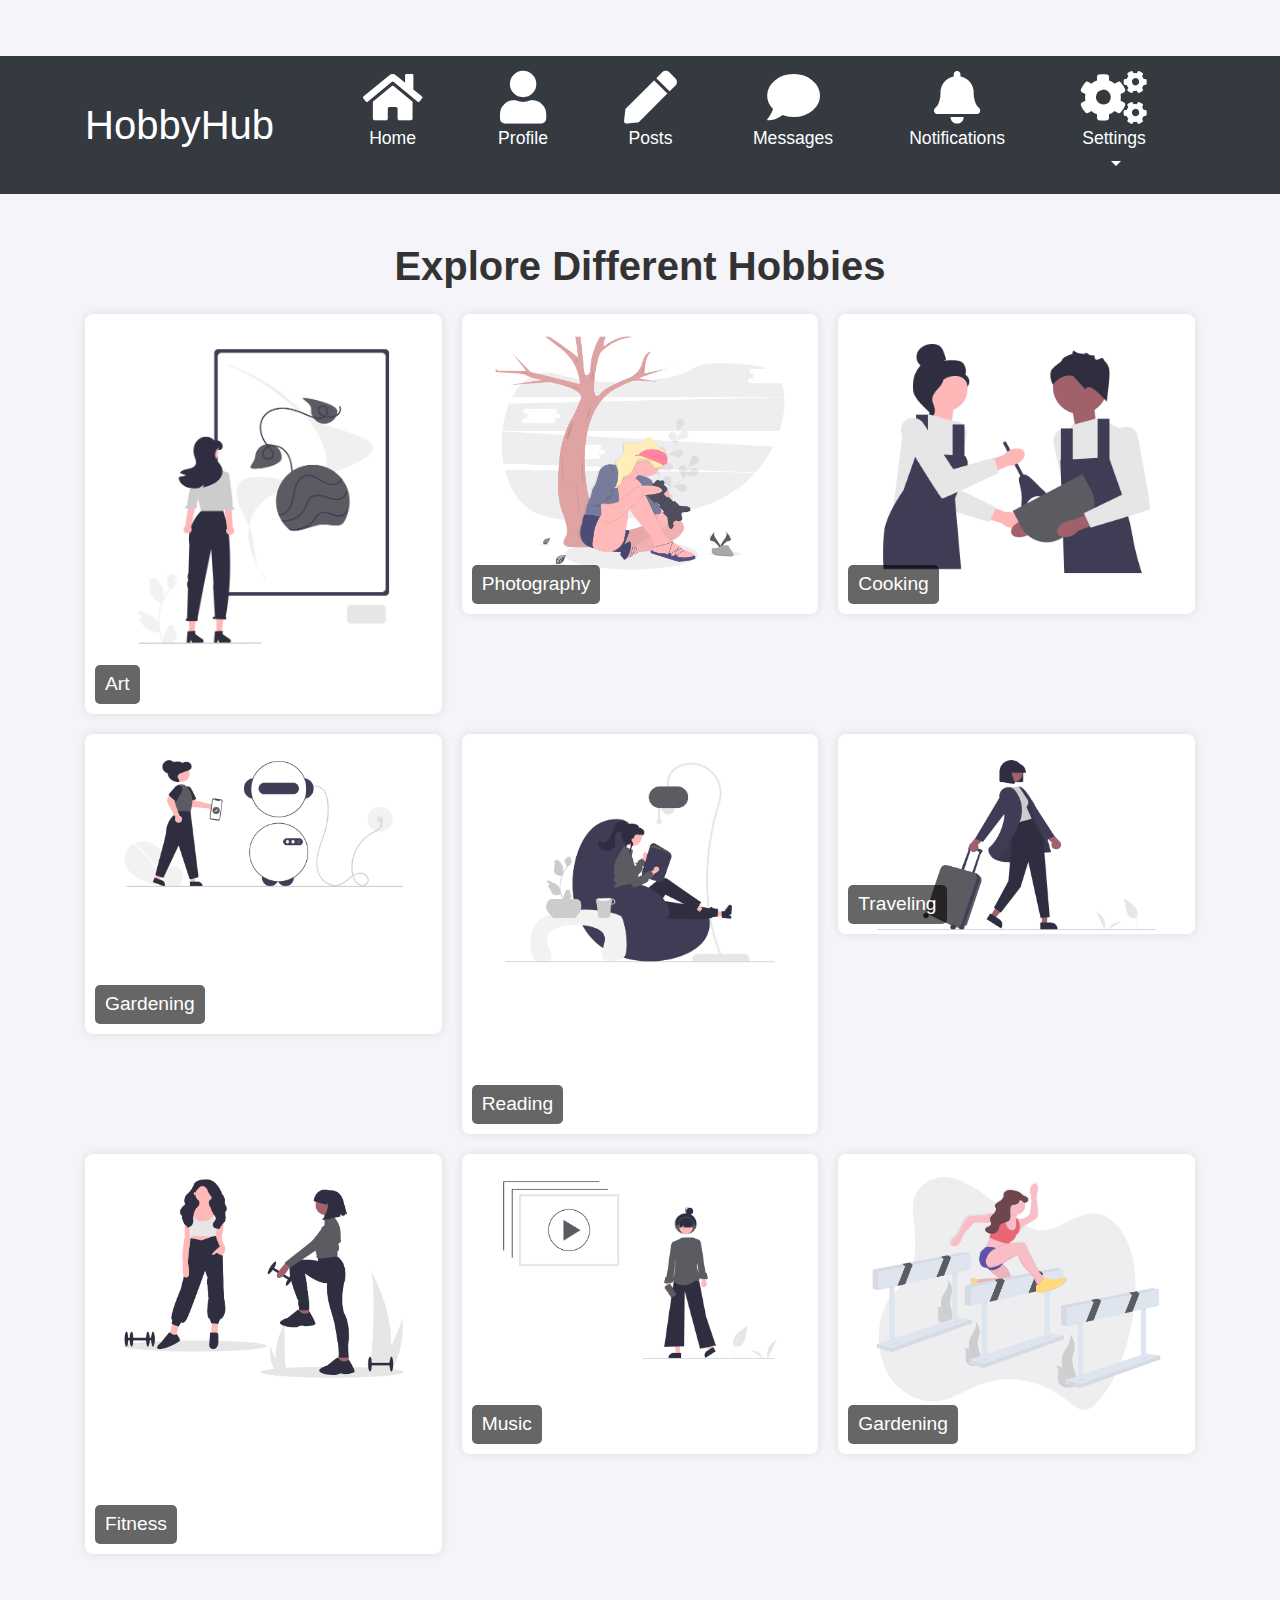
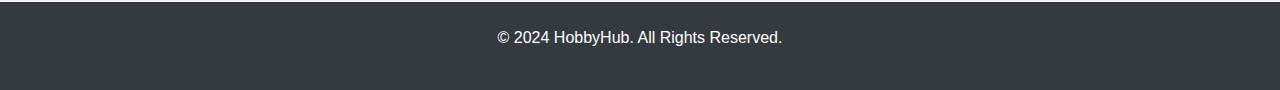
==== home.html @ 72e2bf60 "first commit" ====
<!DOCTYPE html>
<html lang="en">

<head>
    <meta charset="UTF-8">
    <meta name="viewport" content="width=device-width, initial-scale=1.0">
    <title>HobbyHub - Explore Hobbies</title>
    <!-- Link to Bootstrap CSS -->
    <link href="https://stackpath.bootstrapcdn.com/bootstrap/4.5.2/css/bootstrap.min.css" rel="stylesheet">
    <!-- Font Awesome for icons -->
    <link href="https://cdnjs.cloudflare.com/ajax/libs/font-awesome/5.15.4/css/all.min.css" rel="stylesheet">
    <link rel="stylesheet" href="./css/home.css">
    <link rel="stylesheet" href="./css/main.css">
    <script src="https://code.jquery.com/jquery-3.5.1.slim.min.js"></script>
    <script src="https://cdn.jsdelivr.net/npm/@popperjs/core@2.5.2/dist/umd/popper.min.js"></script>
    <script src="https://stackpath.bootstrapcdn.com/bootstrap/4.5.2/js/bootstrap.min.js"></script>
    <script src="./js/login.js"></script>
    <script src="./js/home.js"></script>
    <script src="./js/settings.js"></script>
</head>
<body>
<!-- Navbar -->
<nav class="navbar navbar-expand-lg navbar-dark bg-dark">
    <div class="container">
        <a class="navbar-brand" href="home.html">HobbyHub</a>
        <button class="navbar-toggler" type="button" data-toggle="collapse" data-target="#navbarNav" aria-controls="navbarNav" aria-expanded="false" aria-label="Toggle navigation">
            <span class="navbar-toggler-icon"></span>
        </button>
        <div class="collapse navbar-collapse" id="navbarNav">
            <ul class="navbar-nav ml-auto">
                <li class="nav-item">
                    <a class="nav-link" href="home.html">
                        <i class="fas fa-home fa-3x"></i>
                        <div>Home</div>
                    </a>
                </li>
                <li class="nav-item">
                    <a class="nav-link" href="profile.html">
                        <i class="fas fa-user fa-3x"></i>
                        <div>Profile</div>
                    </a>
                </li>
                <li class="nav-item">
                    <a class="nav-link" href="post.html">
                        <i class="fas fa-pen fa-3x"></i>
                        <div>Posts</div>
                    </a>
                </li>
                <li class="nav-item">
                    <a class="nav-link" href="messages.html">
                        <i class="fas fa-comment fa-3x"></i>
                        <div>Messages</div>
                    </a>
                </li>
                <li class="nav-item">
                    <a class="nav-link" href="notifications.html">
                        <i class="fas fa-bell fa-3x"></i>
                        <div>Notifications</div>
                    </a>
                </li>
                <!-- Settings Dropdown -->
                <li class="nav-item dropdown">
                    <a class="nav-link dropdown-toggle" href="#" id="navbarDropdown" role="button" data-toggle="dropdown" aria-haspopup="true" aria-expanded="false">
                        <i class="fas fa-cogs fa-3x"></i>
                        <div>Settings</div>
                    </a>
                    <div class="dropdown-menu" aria-labelledby="navbarDropdown">
                        <a class="dropdown-item" href="index.html"><i class="fas fa-sign-in-alt"></i> Login</a>
                        <a class="dropdown-item" href="signup.html"><i class="fas fa-user-plus"></i> Signup</a>
                        <a class="dropdown-item" href="#" id="logoutButton"><i class="fas fa-sign-out-alt"></i> Logout</a>
                    </div>
                </li>
            </ul>
        </div>
    </div>
</nav>

    <!-- Main Section -->
    <p id="welcomeMessage"></p>
    <section class="container my-5">
        <h1 class="text-center mb-4">Explore Different Hobbies</h1>

        <div class="masonry-grid">
            <div class="masonry-item large">
                <img src="./img/hobbies/art.png" alt="Art" class="w-100">
                <div class="caption">Art</div>
            </div>
            <div class="masonry-item medium">
                <img src="./img/hobbies/phtography.png" alt="Photography" class="w-100">
                <div class="caption">Photography</div>
            </div>
            <div class="masonry-item medium">
                <img src="./img/hobbies/cooking.png" alt="Cooking" class="w-100">
                <div class="caption">Cooking</div>
            </div>
            <div class="masonry-item medium">
                <img src="./img/hobbies/Ai.png" alt="Articial Intelligence" class="w-100">
                <div class="caption">Gardening</div>
            </div>
            <div class="masonry-item large">
                <img src="./img/hobbies/reading.png" alt="Reading" class="w-100">
                <div class="caption">Reading</div>
            </div>
            <div class="masonry-item small">
                <img src="./img/hobbies/traveling.png" alt="Traveling" class="w-100">
                <div class="caption">Traveling</div>
            </div>
            <div class="masonry-item large">
                <img src="./img/hobbies/fitness.png" alt="Fitness" class="w-100">
                <div class="caption">Fitness</div>
            </div>
            <div class="masonry-item medium">
                <img src="./img/hobbies/music.png" alt="Music" class="w-100">
                <div class="caption">Music</div>
            </div>
            <div class="masonry-item medium">
                <img src="./img/hobbies/sport.png" alt="Sport" class="w-100">
                <div class="caption">Gardening</div>
            </div>
        </div>
    </section>
   <!-- Footer -->
   <footer class="bg-dark text-white py-4">
    <div class="container text-center">
        <p>&copy; 2024 HobbyHub. All Rights Reserved.</p>
    </div>
</footer>
</body>
</html>
---- css/home.css ----
body {
    font-family: Arial, sans-serif;
    background-color: #f9f9f9;
    margin: 0;
    padding: 0;
}

/* Masonry Grid Layout */
.masonry-grid {
    display: grid;
    grid-template-columns: repeat(auto-fill, minmax(300px, 1fr));
    gap: 20px;
}

/* Individual Item Sizes (Responsive Design) */
.masonry-item {
    position: relative;
    overflow: hidden;
    background-color: #fff;
    border-radius: 8px;
    box-shadow: 0 0 10px rgba(0, 0, 0, 0.1);
}

.masonry-item img {
    width: 100%;
    height: auto;
    border-radius: 8px;
}

.masonry-item .caption {
    position: absolute;
    bottom: 10px;
    left: 10px;
    background-color: rgba(0, 0, 0, 0.6);
    color: white;
    padding: 5px 10px;
    border-radius: 5px;
    font-size: 1.2rem;
    text-transform: capitalize;
}

/* Different sizes for items */
.masonry-item.small {
    height: 200px;
}

.masonry-item.medium {
    height: 300px;
}

.masonry-item.large {
    height: 400px;
}

/* Responsive Design for smaller screens */
@media (max-width: 768px) {
    .masonry-item {
        height: auto;
    }

    .navbar-nav {
        margin-top: 10px;
    }
}
---- css/main.css ----
/* General reset */
* {
    margin: 0;
    padding: 0;
    box-sizing: border-box;
}

body {
    font-family: 'Arial', sans-serif;
    background-color: #f4f4f9;
    color: #333;
    padding-top: 56px;
    /* To account for fixed navbar */
}

h1,
h2,
h3 {
    font-weight: bold;
}

/* Navbar Styling */

.footer-icon {
    text-align: center;
    margin: 0 20px;
}

.footer-icon i {
    font-size: 2rem;
}

.footer-icon div {
    font-size: 0.8rem;
    margin-top: 8px;
}

.navbar-nav .nav-item {
    padding: 0 20px;
}

.navbar-nav .nav-link {
    text-align: center;
}

.navbar-brand {
    font-size: 2.5rem;
}

.nav-link {
    font-size: 1.1rem;
    margin-right: 20px;
}

.navbar-dark .navbar-nav .nav-link {
    color: white;
}
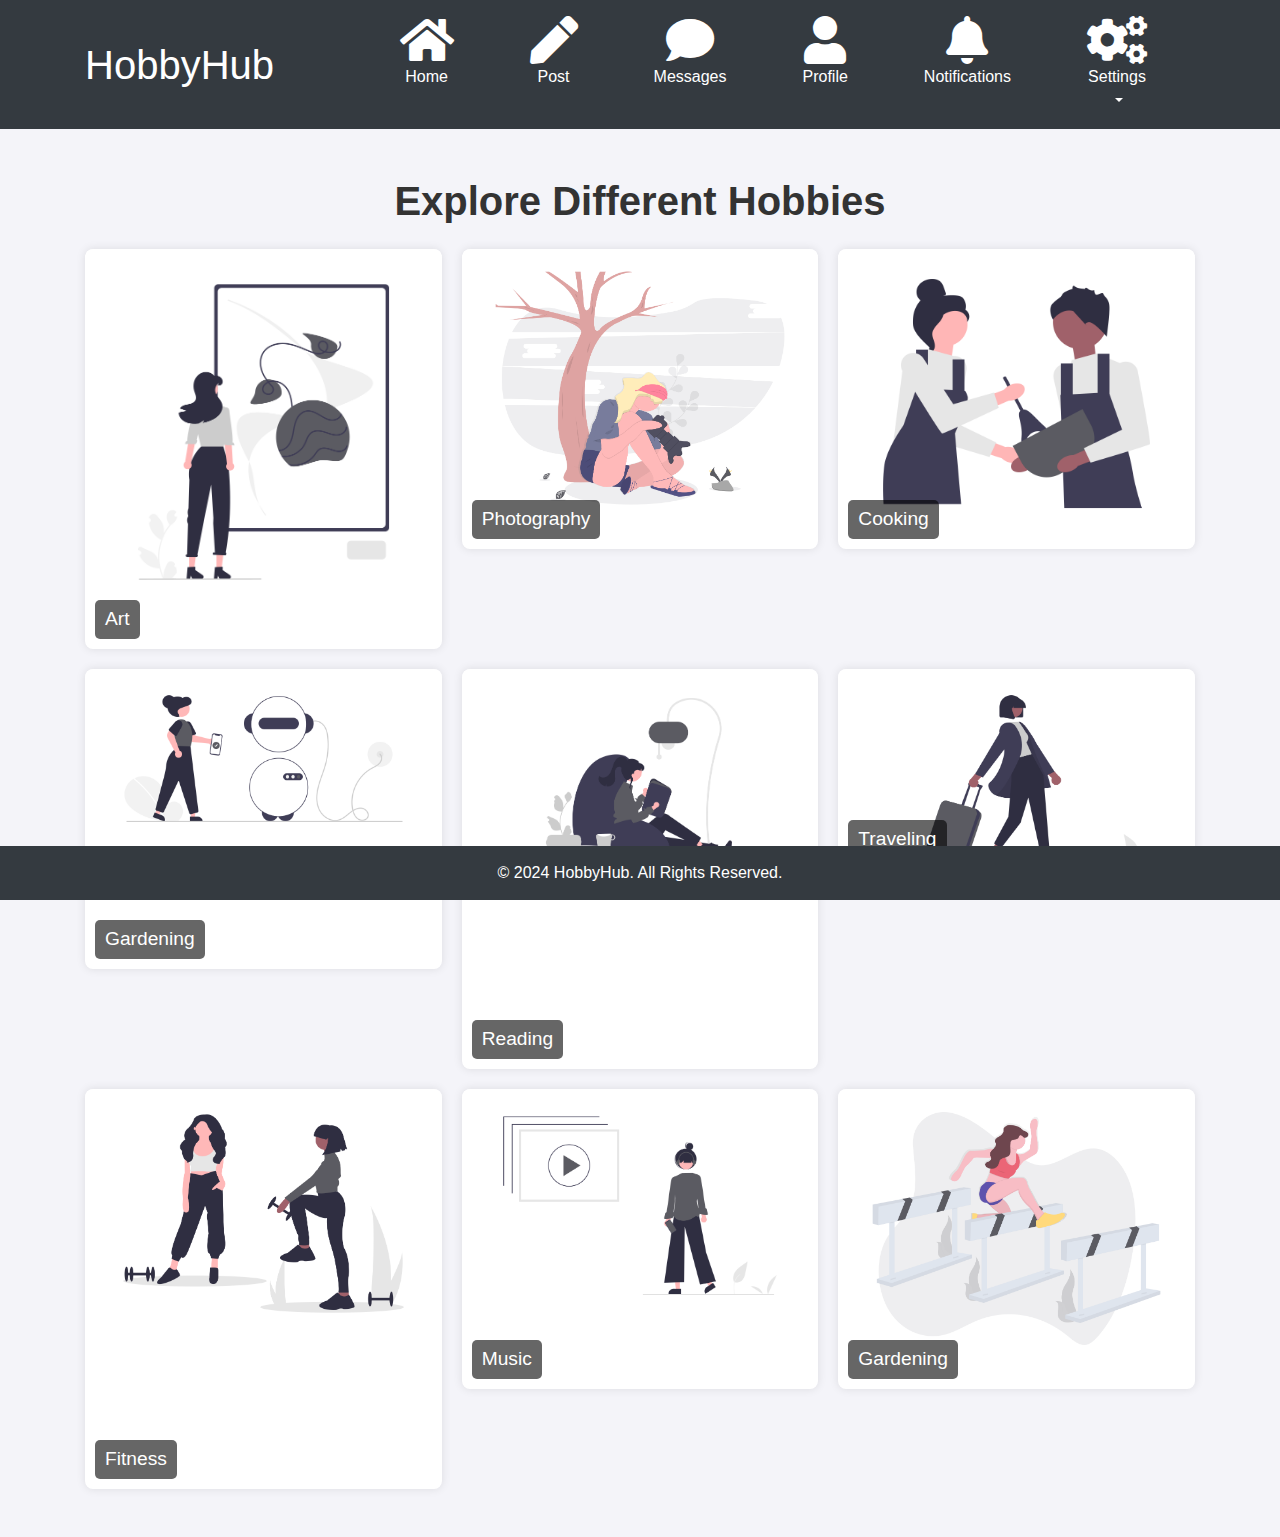
==== commit 10989678: "update nav bar" ====
--- a/home.html
+++ b/home.html
@@ -1,80 +1,78 @@
 <!DOCTYPE html>
 <html lang="en">
-
 <head>
     <meta charset="UTF-8">
     <meta name="viewport" content="width=device-width, initial-scale=1.0">
     <title>HobbyHub - Explore Hobbies</title>
-    <!-- Link to Bootstrap CSS -->
     <link href="https://stackpath.bootstrapcdn.com/bootstrap/4.5.2/css/bootstrap.min.css" rel="stylesheet">
-    <!-- Font Awesome for icons -->
     <link href="https://cdnjs.cloudflare.com/ajax/libs/font-awesome/5.15.4/css/all.min.css" rel="stylesheet">
     <link rel="stylesheet" href="./css/home.css">
     <link rel="stylesheet" href="./css/main.css">
     <script src="https://code.jquery.com/jquery-3.5.1.slim.min.js"></script>
     <script src="https://cdn.jsdelivr.net/npm/@popperjs/core@2.5.2/dist/umd/popper.min.js"></script>
     <script src="https://stackpath.bootstrapcdn.com/bootstrap/4.5.2/js/bootstrap.min.js"></script>
-    <script src="./js/login.js"></script>
     <script src="./js/home.js"></script>
     <script src="./js/settings.js"></script>
 </head>
 <body>
-<!-- Navbar -->
-<nav class="navbar navbar-expand-lg navbar-dark bg-dark">
-    <div class="container">
-        <a class="navbar-brand" href="home.html">HobbyHub</a>
-        <button class="navbar-toggler" type="button" data-toggle="collapse" data-target="#navbarNav" aria-controls="navbarNav" aria-expanded="false" aria-label="Toggle navigation">
-            <span class="navbar-toggler-icon"></span>
-        </button>
-        <div class="collapse navbar-collapse" id="navbarNav">
-            <ul class="navbar-nav ml-auto">
-                <li class="nav-item">
-                    <a class="nav-link" href="home.html">
-                        <i class="fas fa-home fa-3x"></i>
-                        <div>Home</div>
-                    </a>
-                </li>
-                <li class="nav-item">
-                    <a class="nav-link" href="profile.html">
-                        <i class="fas fa-user fa-3x"></i>
-                        <div>Profile</div>
-                    </a>
-                </li>
-                <li class="nav-item">
-                    <a class="nav-link" href="post.html">
-                        <i class="fas fa-pen fa-3x"></i>
-                        <div>Posts</div>
-                    </a>
-                </li>
-                <li class="nav-item">
-                    <a class="nav-link" href="messages.html">
-                        <i class="fas fa-comment fa-3x"></i>
-                        <div>Messages</div>
-                    </a>
-                </li>
-                <li class="nav-item">
-                    <a class="nav-link" href="notifications.html">
-                        <i class="fas fa-bell fa-3x"></i>
-                        <div>Notifications</div>
-                    </a>
-                </li>
-                <!-- Settings Dropdown -->
-                <li class="nav-item dropdown">
-                    <a class="nav-link dropdown-toggle" href="#" id="navbarDropdown" role="button" data-toggle="dropdown" aria-haspopup="true" aria-expanded="false">
-                        <i class="fas fa-cogs fa-3x"></i>
-                        <div>Settings</div>
-                    </a>
-                    <div class="dropdown-menu" aria-labelledby="navbarDropdown">
-                        <a class="dropdown-item" href="index.html"><i class="fas fa-sign-in-alt"></i> Login</a>
-                        <a class="dropdown-item" href="signup.html"><i class="fas fa-user-plus"></i> Signup</a>
-                        <a class="dropdown-item" href="#" id="logoutButton"><i class="fas fa-sign-out-alt"></i> Logout</a>
-                    </div>
-                </li>
-            </ul>
+    <!-- Navbar -->
+    <nav class="navbar navbar-expand-lg navbar-dark bg-dark">
+        <div class="container">
+            <a class="navbar-brand" href="home.html">HobbyHub</a>
+            <button class="navbar-toggler" type="button" data-toggle="collapse" data-target="#navbarNav"
+                aria-controls="navbarNav" aria-expanded="false" aria-label="Toggle navigation">
+                <span class="navbar-toggler-icon"></span>
+            </button>
+            <div class="collapse navbar-collapse" id="navbarNav">
+                <ul class="navbar-nav ml-auto">
+                    <li class="nav-item">
+                        <a class="nav-link" href="home.html">
+                            <i class="fas fa-home fa-3x"></i>
+                            <div>Home</div>
+                        </a>
+                    </li>
+                    <li class="nav-item">
+                        <a class="nav-link" href="post.html">
+                            <i class="fas fa-pen fa-3x"></i>
+                            <div>Post</div>
+                        </a>
+                    </li>
+                    <li class="nav-item">
+                        <a class="nav-link" href="messages.html">
+                            <i class="fas fa-comment fa-3x"></i>
+                            <div>Messages</div>
+                        </a>
+                    </li>
+                    <li class="nav-item">
+                        <a class="nav-link" href="profile.html">
+                            <i class="fas fa-user fa-3x"></i>
+                            <div>Profile</div>
+                        </a>
+                    </li>
+                    <li class="nav-item">
+                        <a class="nav-link" href="notifications.html">
+                            <i class="fas fa-bell fa-3x"></i>
+                            <div>Notifications</div>
+                        </a>
+                    </li>
+                    <!-- Settings Dropdown -->
+                    <li class="nav-item dropdown">
+                        <a class="nav-link dropdown-toggle" href="#" id="navbarDropdown" role="button"
+                            data-toggle="dropdown" aria-haspopup="true" aria-expanded="false">
+                            <i class="fas fa-cogs fa-3x"></i>
+                            <div>Settings</div>
+                        </a>
+                        <div class="dropdown-menu" aria-labelledby="navbarDropdown">
+                            <a class="dropdown-item" href="index.html"><i class="fas fa-sign-in-alt"></i> Login</a>
+                            <a class="dropdown-item" href="signup.html"><i class="fas fa-user-plus"></i> Signup</a>
+                            <a class="dropdown-item" href="#" id="logoutButton"><i class="fas fa-sign-out-alt"></i>
+                                Logout</a>
+                        </div>
+                    </li>
+                </ul>
+            </div>
         </div>
-    </div>
-</nav>
-
+    </nav>
     <!-- Main Section -->
     <p id="welcomeMessage"></p>
     <section class="container my-5">
@@ -119,11 +117,10 @@
             </div>
         </div>
     </section>
-   <!-- Footer -->
-   <footer class="bg-dark text-white py-4">
-    <div class="container text-center">
-        <p>&copy; 2024 HobbyHub. All Rights Reserved.</p>
-    </div>
-</footer>
+    <footer>
+        <div id="footer">
+            <p>&copy; 2024 HobbyHub. All Rights Reserved.</p>
+        </div>
+    </footer>
 </body>
 </html>--- a/css/main.css
+++ b/css/main.css
@@ -9,8 +9,6 @@
     font-family: 'Arial', sans-serif;
     background-color: #f4f4f9;
     color: #333;
-    padding-top: 56px;
-    /* To account for fixed navbar */
 }
 
 h1,
@@ -20,20 +18,6 @@
 }
 
 /* Navbar Styling */
-
-.footer-icon {
-    text-align: center;
-    margin: 0 20px;
-}
-
-.footer-icon i {
-    font-size: 2rem;
-}
-
-.footer-icon div {
-    font-size: 0.8rem;
-    margin-top: 8px;
-}
 
 .navbar-nav .nav-item {
     padding: 0 20px;
@@ -48,10 +32,42 @@
 }
 
 .nav-link {
-    font-size: 1.1rem;
+    font-size: 1.0rem;
     margin-right: 20px;
 }
 
 .navbar-dark .navbar-nav .nav-link {
     color: white;
 }
+
+/* Footer Styling */
+footer {
+    background-color: #343a40;
+    color: white;
+    text-align: center; 
+    padding: 15px 0; 
+    position: fixed; /* Fix the footer at the bottom */
+    bottom: 0;
+    left: 0;
+    width: 100%; 
+    z-index: 9999; /* Ensure it stays above other content */
+}
+
+#footer p {
+    margin: 0; /* Remove default margin */
+}
+
+/* Responsive design for mobile */
+@media (max-width: 768px) {
+    .container {
+        padding: 1.5rem;
+    }
+
+    h1 {
+        font-size: 1.6rem;
+    }
+
+    button {
+        font-size: 1rem;
+    }
+}
